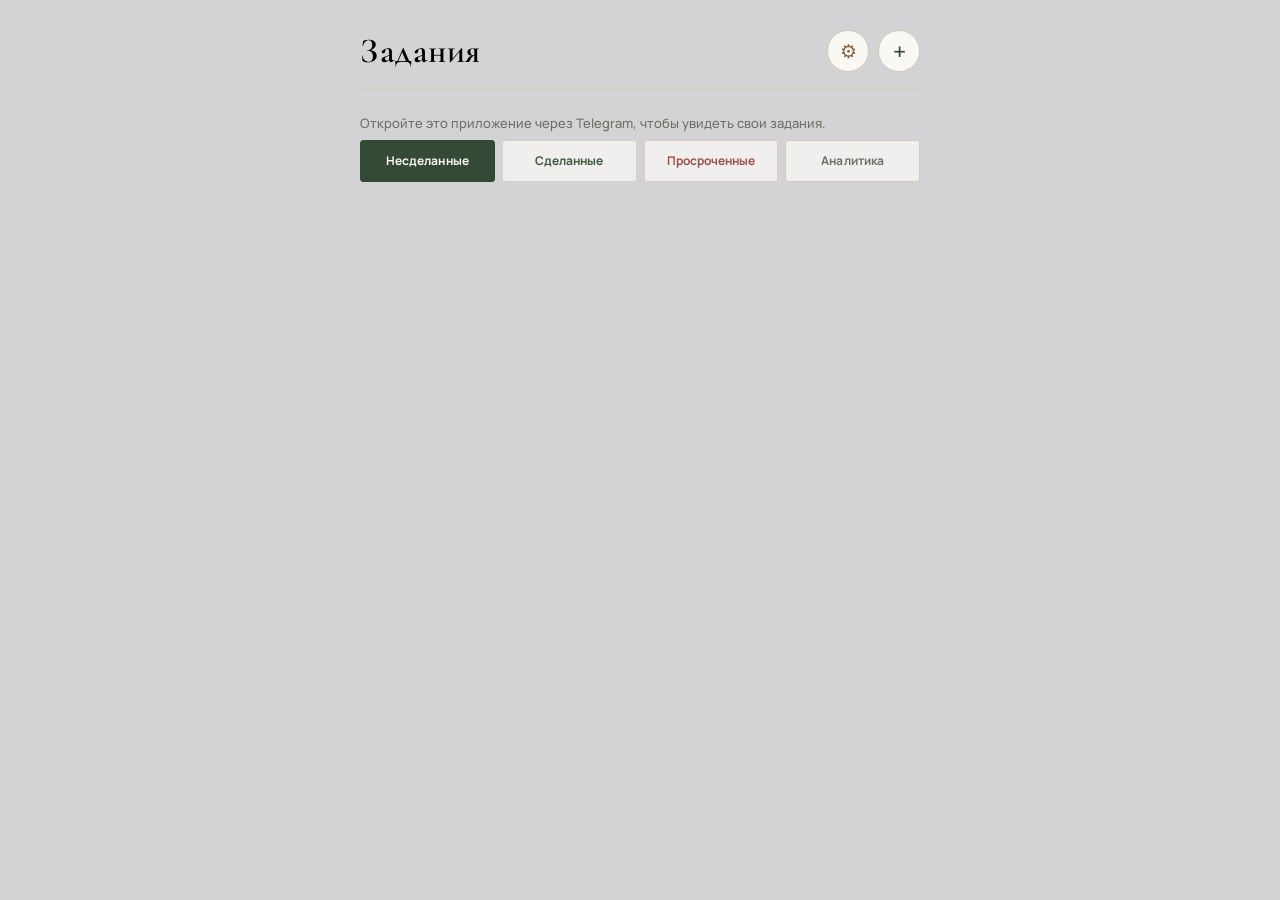
==== miniapp/index.html @ 5b17ae95 "fix monthes' names in different languages" ====
<!DOCTYPE html>
<html lang="ru">
<head>
<meta charset="UTF-8">
<meta name="viewport" content="width=device-width, initial-scale=1.0, maximum-scale=1.0, user-scalable=no">
<title>Задания</title>
<script src="https://telegram.org/js/telegram-web-app.js"></script>
<link rel="preconnect" href="https://fonts.googleapis.com">
<link rel="preconnect" href="https://fonts.gstatic.com" crossorigin>
<link href="https://fonts.googleapis.com/css2?family=Cormorant+Garamond:wght@500;600;700&family=Manrope:wght@400;500;600;700;800&display=swap" rel="stylesheet">
<link href="https://fonts.googleapis.com/css2?family=Orbitron:wght@700;800&family=Rajdhani:wght@500;600;700&display=swap" rel="stylesheet">
<link rel="stylesheet" href="style.css">
<link id="neon-theme-stylesheet" rel="stylesheet" href="neon-theme.css" disabled>
</head>
<body>
<div class="app">
  <header class="header">
    <h1 id="app-title" data-i18n="appTitle">Задания</h1>
    <div class="header-actions">
      <button id="settings-toggle" class="icon-button icon-button--ghost" type="button" aria-label="Настройки" data-i18n-aria="settingsAria">⚙</button>
      <button id="add-toggle" class="icon-button" type="button" aria-label="Добавить задание" data-i18n-aria="addTaskAria">+</button>
    </div>
  </header>

  <form id="settings-form" class="add-form hidden">
    <p class="form-title" data-i18n="settingsTitle">Настройки</p>
    <fieldset class="reminder-setting">
      <legend data-i18n="reminderTimesLabel">Время напоминаний каждый день</legend>
      <div id="reminder-times" class="reminder-times"></div>
      <button type="button" id="add-reminder-time" class="button secondary add-reminder-time" data-i18n="addReminderTime">Добавить время</button>
    </fieldset>
    <div class="language-setting">
      <span class="language-label" data-i18n="languageLabel">Язык</span>
      <div class="language-picker">
        <select id="language-select" class="language-select" aria-label="Язык" data-i18n-aria="languageLabel">
          <option value="ru">Русский</option>
          <option value="en">English</option>
          <option value="zh">中文</option>
          <option value="es">Español</option>
          <option value="ar">العربية</option>
          <option value="hy">Հայերեն</option>
        </select>
      </div>
    </div>
    <div class="theme-setting">
      <span class="language-label" data-i18n="designLabel">Оформление</span>
      <div class="language-picker theme-picker" role="group" aria-label="Оформление" data-i18n-aria="designLabel">
        <button class="theme-option" type="button" data-theme="classic" data-i18n="designClassic">Обычное</button>
        <button class="theme-option" type="button" data-theme="neon" data-i18n="designNeon">Неоновое</button>
      </div>
    </div>
    <div class="form-actions">
      <button type="button" id="cancel-settings" class="button secondary" data-i18n="cancel">Отмена</button>
      <button type="submit" class="button primary" data-i18n="save">Сохранить</button>
    </div>
    <p id="settings-error" class="error hidden"></p>
  </form>

  <form id="add-form" class="add-form hidden">
    <p id="form-title" class="form-title" data-i18n="newTask">Новое задание</p>
    <label>
      <span data-i18n="subject">Предмет</span>
      <input id="field-subject" type="text" placeholder="Разработка безопасного ПО" data-i18n-placeholder="subjectPlaceholder" required maxlength="200">
    </label>
    <label>
      <span data-i18n="task">Задание</span>
      <input id="field-title" type="text" placeholder="Практическая 1" data-i18n-placeholder="taskPlaceholder" required maxlength="300">
    </label>
    <label>
      <span data-i18n="deadline">Дедлайн</span>
      <input id="field-deadline" type="date" required>
    </label>
    <fieldset class="reminder-setting task-reminder-setting">
      <legend data-i18n="reminderDaysLabel">Напомнить за</legend>
      <div class="task-reminder-control">
        <input id="task-reminder-days" type="range" min="1" max="20" value="7" aria-describedby="task-reminder-value">
        <output id="task-reminder-value" for="task-reminder-days" aria-live="polite">7</output>
      </div>
    </fieldset>
    <div class="form-actions">
      <button type="button" id="cancel-add" class="button secondary" data-i18n="cancel">Отмена</button>
      <button type="submit" class="button primary" data-i18n="save">Сохранить</button>
    </div>
    <p id="form-error" class="error hidden"></p>
  </form>

  <p id="status" class="status"></p>

  <nav class="sections" aria-label="Разделы заданий" data-i18n-aria="sectionsAria">
    <button class="section-button active" type="button" data-section="uncompleted" data-i18n="uncompleted">Несделанные</button>
    <button class="section-button" type="button" data-section="completed" data-i18n="completed">Сделанные</button>
    <button class="section-button" type="button" data-section="overdue" data-i18n="overdue">Просроченные</button>
    <button class="section-button" type="button" data-section="analytics" data-i18n="analytics">Аналитика</button>
  </nav>

  <section id="analytics" class="analytics hidden" aria-label="Аналитика" data-i18n-aria="analytics">
    <div class="month-filter">
      <button id="month-prev" class="month-arrow" type="button" aria-label="Предыдущий месяц" data-i18n-aria="previousMonth">&#8249;</button>
      <label class="month-picker-control">
        <span class="visually-hidden" data-i18n="analyticsMonth">Месяц аналитики</span>
        <span id="month-picker-label" class="month-picker-label" aria-hidden="true">Октябрь 2026</span>
        <input id="month-picker" type="month" aria-label="Месяц аналитики" data-i18n-aria="analyticsMonth">
      </label>
      <button id="month-next" class="month-arrow" type="button" aria-label="Следующий месяц" data-i18n-aria="nextMonth">&#8250;</button>
    </div>
    <p id="week-range" class="week-range"></p>
    <div class="analytics-grid">
      <article class="stat-card"><span data-i18n="doneThisWeek">Сделано за неделю</span><strong id="stat-completed">0</strong></article>
      <article class="stat-card stat-card--month"><span data-i18n="doneThisMonth">Сделано за месяц</span><strong id="stat-month-completed">0</strong></article>
      <article class="stat-card"><span data-i18n="uncompletedTotal">Несделано всего</span><strong id="stat-uncompleted">0</strong></article>
      <article class="stat-card stat-card--overdue"><span data-i18n="overdueTotal">Просрочено</span><strong id="stat-overdue">0</strong></article>
    </div>
    <section class="chart-panel">
      <h2 data-i18n="currentWeek">Текущая неделя</h2>
      <div id="week-chart" class="line-chart line-chart--week"></div>
    </section>
    <section class="chart-panel">
      <h2 id="month-chart-title">За месяц</h2>
      <div class="chart-scroll"><div id="month-chart" class="line-chart line-chart--month"></div></div>
    </section>
  </section>

  <ul id="list" class="list"></ul>

  <p id="empty-state" class="empty hidden"></p>
</div>

<script src="app.js"></script>
</body>
</html>
---- miniapp/style.css ----
:root {
  color-scheme: light;
  --paper: #d3d3d5;
  --paper-deep: #e7dfd0;
  --surface: #faf8f2;
  --surface-raised: #fffdf8;
  --ink: #000000;
  --muted: #716f63;
  --line: #d4cbbb;
  --olive: #344a37;
  --olive-soft: #e3e9e0;
  --brass: #826443;
  --brass-soft: #eee6d8;
  --wine: #725458;
  --red: #9c5047;
  --red-soft: #f3e7e3;
  --green: #40583f;
  --green-soft: #e4eae0;
  --shadow: 0 12px 32px rgba(53, 48, 36, 0.07);
}

* { box-sizing: border-box; }

html { color-scheme: light; }

body {
  margin: 0;
  min-height: 100vh;
  overflow-x: hidden;
  background:
    radial-gradient(ellipse at 50% -22%, rgba(255, 255, 255, 0.86), transparent 12%),
    var(--paper);
  color: var(--ink);
  font-family: "Manrope", "Segoe UI", sans-serif;
  font-size: 15px;
  font-weight: 500;
  -webkit-font-smoothing: antialiased;
}

.app {
  position: relative;
  max-width: 600px;
  margin: 0 auto;
  padding: 30px 20px 48px;
}

.header {
  display: flex;
  align-items: center;
  justify-content: space-between;
  gap: 16px;
  margin-bottom: 24px;
  padding-bottom: 17px;
  border-bottom: 1px solid var(--line);
}

.header h1 {
  margin: 0;
  color: var(--ink);
  font-family: "Cormorant Garamond", Georgia, serif;
  font-size: 35px;
  font-weight: 600;
  line-height: 1;
  letter-spacing: 0.015em;
}

.header-actions { display: flex; align-items: center; gap: 9px; }

.icon-button {
  display: flex;
  width: 42px;
  height: 42px;
  align-items: center;
  justify-content: center;
  border: 1px solid var(--line);
  border-radius: 50%;
  background: var(--surface);
  color: var(--olive);
  font: 500 23px/1 "Manrope", sans-serif;
  cursor: pointer;
  transition: background-color .18s ease, border-color .18s ease, transform .18s ease;
}

.icon-button:hover { border-color: var(--olive); background: var(--olive-soft); }
.icon-button:active { transform: scale(.96); }
.icon-button--ghost { color: var(--brass); font-size: 19px; }
.icon-button--ghost:hover { border-color: var(--brass); background: var(--brass-soft); }

.form-title {
  margin: 0;
  color: var(--ink);
  font: 600 23px/1.1 "Cormorant Garamond", Georgia, serif;
}

.add-form {
  display: flex;
  flex-direction: column;
  gap: 13px;
  margin-bottom: 20px;
  padding: 20px;
  border: 1px solid var(--line);
  border-radius: 4px;
  background: var(--surface);
  box-shadow: var(--shadow);
}

.add-form.hidden, .empty.hidden, .error.hidden, .hidden { display: none; }

.add-form label {
  display: flex;
  flex-direction: column;
  gap: 6px;
  color: var(--muted);
  font-size: 12px;
  font-weight: 700;
  letter-spacing: .045em;
  text-transform: uppercase;
}

.add-form input {
  width: 100%;
  min-height: 44px;
  padding: 10px 12px;
  border: 1px solid var(--line);
  border-radius: 3px;
  background: var(--surface-raised);
  color: var(--ink);
  font: 500 15px "Manrope", sans-serif;
  transition: border-color .15s ease, box-shadow .15s ease;
}
.add-form select {
  width: 100%;
  min-height: 44px;
  padding: 10px 12px;
  border: 1px solid var(--line);
  border-radius: 3px;
  background: var(--surface-raised);
  color: var(--ink);
  font: 500 15px "Manrope", sans-serif;
}
.add-form select:focus-visible { outline: none; border-color: var(--olive); box-shadow: 0 0 0 3px rgba(89, 100, 75, .14); }

.add-form input::placeholder { color: #aaa69a; font-weight: 400; }
.add-form input:focus, .button:focus-visible, .icon-button:focus-visible,
.icon-action:focus-visible, .language-option:focus-visible, .theme-option:focus-visible {
  outline: none;
  border-color: var(--olive);
  box-shadow: 0 0 0 3px rgba(89, 100, 75, .14);
}

.form-actions { display: flex; gap: 10px; margin-top: 3px; }

.button {
  flex: 1;
  min-height: 43px;
  padding: 10px 14px;
  border: 1px solid transparent;
  border-radius: 3px;
  font: 700 13px "Manrope", sans-serif;
  letter-spacing: .025em;
  cursor: pointer;
  transition: background-color .15s ease, border-color .15s ease, color .15s ease;
}

.button:active { transform: translateY(1px); }
.button.primary { border-color: #263a2d; background: #263a2d; color: #fffdf8; }
.button.primary:hover { border-color: #1d3024; background: #1d3024; }
.button.secondary { border-color: var(--line); background: transparent; color: var(--muted); }
.button.secondary:hover { border-color: var(--muted); color: var(--ink); }

.reminder-setting { min-width: 0; margin: 0; padding: 0; border: 0; }
.task-reminder-setting { margin-top: 2px; }
.task-reminder-control { display: grid; grid-template-columns: minmax(0, 1fr) auto; align-items: center; gap: 14px; }
.add-form input[type="range"] {
  --reminder-progress: 31.6%;
  --reminder-color: #263a2d;
  width: 100%;
  min-height: 28px;
  height: 28px;
  padding: 0;
  border: 0;
  border-radius: 0;
  background: transparent;
  appearance: none;
  -webkit-appearance: none;
  cursor: pointer;
}
.add-form input[type="range"]::-webkit-slider-runnable-track { height: 6px; border-radius: 999px; background: linear-gradient(to right, var(--reminder-color) 0 var(--reminder-progress), var(--line) var(--reminder-progress) 100%); }
.add-form input[type="range"]::-moz-range-track { height: 6px; border-radius: 999px; background: var(--line); }
.add-form input[type="range"]::-moz-range-progress { height: 6px; border-radius: 999px; background: var(--reminder-color); }
.add-form input[type="range"]::-webkit-slider-thumb { width: 20px; height: 20px; margin-top: -7px; border: 2px solid var(--surface); border-radius: 50%; background: var(--reminder-color); box-shadow: 0 0 0 1px var(--reminder-color); appearance: none; -webkit-appearance: none; }
.add-form input[type="range"]::-moz-range-thumb { width: 16px; height: 16px; border: 2px solid var(--surface); border-radius: 50%; background: var(--reminder-color); box-shadow: 0 0 0 1px var(--reminder-color); }
.add-form input[type="range"]:focus-visible { outline: 2px solid var(--reminder-color); outline-offset: 4px; box-shadow: none; }
.task-reminder-control output { min-width: 58px; color: var(--olive); font-size: 14px; font-weight: 800; text-align: right; white-space: nowrap; }
.reminder-setting legend { margin-bottom: 8px; color: var(--muted); font-size: 12px; font-weight: 700; letter-spacing: .045em; text-transform: uppercase; }
.reminder-day-options { display: grid; grid-template-columns: repeat(2, minmax(0, 1fr)); gap: 7px; }
.add-form .reminder-day-option {
  display: flex;
  min-height: 42px;
  flex-direction: row;
  align-items: center;
  gap: 9px;
  padding: 8px 10px;
  border: 1px solid var(--line);
  border-radius: 3px;
  background: var(--surface-raised);
  color: var(--ink);
  font-size: 13px;
  letter-spacing: 0;
  text-transform: none;
}
.add-form .reminder-day-option input { width: 17px; min-height: 17px; margin: 0; accent-color: var(--olive); }
.reminder-times { display: flex; flex-direction: column; gap: 8px; }
.reminder-time-row { display: flex; align-items: center; gap: 8px; }
.add-form .reminder-time-row input { flex: 1; min-width: 0; }
.remove-reminder-time { min-height: 42px; }
.remove-reminder-time:disabled { opacity: .45; cursor: default; }
.add-reminder-time { flex: 0; align-self: flex-start; margin-top: 8px; }

.error { margin: 0; color: var(--red); font-size: 13px; font-weight: 600; }
.status { min-height: 18px; margin: 0 0 8px; color: var(--muted); font-size: 13px; }

.sections {
  display: grid;
  grid-template-columns: repeat(4, minmax(0, 1fr));
  gap: 7px;
  margin: 0 0 20px;
}

.section-button {
  min-width: 0;
  min-height: 42px;
  padding: 7px 5px;
  overflow: hidden;
  border: 1px solid var(--line);
  border-radius: 3px;
  background: rgba(251, 250, 246, .74);
  color: var(--muted);
  font: 700 clamp(10px, 2.8vw, 12px)/1.15 "Manrope", sans-serif;
  letter-spacing: .005em;
  text-overflow: ellipsis;
  white-space: nowrap;
  cursor: pointer;
  transition: border-color .15s ease, background-color .15s ease, color .15s ease;
}

.section-button:hover { border-color: #aaa38f; color: var(--ink); }
.section-button.active { border-color: var(--olive); background: var(--olive); color: #fbfaf6; }
.section-button[data-section="completed"] { border-color: #cdd5c5; color: var(--green); }
.section-button[data-section="completed"].active { border-color: var(--green); background: var(--green); color: #fbfaf6; }
.section-button[data-section="overdue"] { border-color: #e0c9c3; color: var(--red); }
.section-button[data-section="overdue"].active { border-color: var(--red); background: var(--red-soft); color: #85443d; }

.list { display: flex; flex-direction: column; gap: 10px; margin: 0; padding: 0; list-style: none; }
.list.hidden, .analytics.hidden { display: none; }

.language-setting { display: flex; align-items: center; justify-content: space-between; gap: 12px; }
.language-label { color: var(--muted); font-size: 12px; font-weight: 700; letter-spacing: .045em; text-transform: uppercase; }
.language-picker { display: flex; gap: 6px; }
.language-select { width: auto; min-width: 150px; min-height: 38px !important; padding: 7px 30px 7px 10px !important; border: 1px solid var(--line) !important; border-radius: 3px !important; background-color: var(--surface-raised) !important; color: var(--ink) !important; font: 600 12px "Manrope", sans-serif !important; }
.language-option, .theme-option {
  padding: 7px 11px;
  border: 1px solid var(--line);
  border-radius: 3px;
  background: var(--surface-raised);
  color: var(--muted);
  font: 600 12px "Manrope", sans-serif;
  cursor: pointer;
}
.language-option.active, .theme-option.active { border-color: var(--olive); background: var(--olive-soft); color: var(--olive); }
.language-option:hover, .theme-option:hover { border-color: var(--olive); }
.theme-setting { display: flex; align-items: center; justify-content: space-between; gap: 12px; }

.analytics { margin: 0 0 22px; }
.month-filter { display: flex; align-items: center; justify-content: center; gap: 12px; margin: 0 0 13px; }
.month-filter input {
  min-width: 165px;
  padding: 9px 12px;
  border: 1px solid var(--line);
  border-radius: 3px;
  background: var(--surface);
  color: var(--ink);
  font: 600 14px "Manrope", sans-serif;
  text-align: center;
}
.month-picker-control {
  position: relative;
  display: grid;
  min-width: 165px;
  min-height: 42px;
  place-items: center;
  overflow: hidden;
  border: 1px solid var(--line);
  border-radius: 3px;
  background: var(--surface);
  color: var(--ink);
  font: 600 14px "Manrope", sans-serif;
}
.month-picker-label { padding: 8px 12px; text-align: center; text-transform: capitalize; }
.month-picker-control input#month-picker { position: absolute; inset: 0; width: 100%; min-width: 0; height: 100%; min-height: 0; padding: 0; border: 0; opacity: 0; cursor: pointer; }
.month-picker-control:focus-within { outline: 2px solid var(--olive); outline-offset: 2px; }
.month-filter input:focus-visible, .month-arrow:focus-visible { outline: 2px solid var(--olive); outline-offset: 2px; }
.month-arrow {
  width: 36px;
  height: 36px;
  border: 1px solid var(--line);
  border-radius: 50%;
  background: var(--surface);
  color: var(--olive);
  font: 400 24px/1 "Manrope", sans-serif;
  cursor: pointer;
}
.month-arrow:hover { border-color: var(--olive); background: var(--olive-soft); }
.month-arrow:disabled { opacity: .38; cursor: default; }
.visually-hidden { position: absolute; width: 1px; height: 1px; padding: 0; margin: -1px; overflow: hidden; clip: rect(0, 0, 0, 0); white-space: nowrap; border: 0; }
.week-range { margin: 0 0 10px; color: var(--muted); font-size: 12px; font-weight: 600; }

.analytics-grid { display: grid; grid-template-columns: repeat(2, minmax(0, 1fr)); gap: 9px; }
.stat-card {
  display: flex;
  min-height: 92px;
  flex-direction: column;
  justify-content: space-between;
  gap: 8px;
  padding: 13px 13px 12px;
  border: 1px solid var(--line);
  border-radius: 3px;
  background: var(--surface);
}
.stat-card span { color: var(--muted); font-size: 11px; font-weight: 600; line-height: 1.3; }
.stat-card strong { color: var(--olive); font: 600 30px/.9 "Cormorant Garamond", Georgia, serif; }
.stat-card--month strong { color: var(--wine); }
.stat-card--overdue strong { color: var(--red); }

.chart-panel {
  margin-top: 12px;
  padding: 15px 13px 12px;
  border: 1px solid var(--line);
  border-radius: 3px;
  background: var(--surface);
  box-shadow: 0 4px 14px rgba(53, 48, 36, .035);
}
.chart-panel h2 { margin: 0 0 12px; color: var(--ink); font: 600 21px/1.1 "Cormorant Garamond", Georgia, serif; }
.chart-scroll { overflow-x: auto; scrollbar-color: #b5ad9a var(--paper-deep); scrollbar-width: thin; }
.line-chart { width: 100%; height: 210px; }
.line-chart--month { width: max-content; min-width: 100%; }
.line-chart svg { display: block; width: 100%; height: 100%; overflow: visible; }
.line-chart--month svg { height: 210px; max-width: none; }
.chart-grid-line { stroke: rgba(119, 118, 108, .2); stroke-width: 1; stroke-dasharray: 2 5; }
.chart-axis-label, .chart-date-label { fill: var(--muted); font: 600 11px "Manrope", sans-serif; }
.chart-line { fill: none; stroke-width: 2.5; stroke-linecap: round; stroke-linejoin: round; }
.chart-point { stroke-width: 2; }
.line-chart--week .chart-line { stroke: #8a6844; }
.line-chart--week .chart-point { fill: #9b7954; stroke: var(--surface); }
.line-chart--month .chart-line { stroke: #344a37; }
.line-chart--month .chart-point { fill: #4d674e; stroke: var(--surface); }

.item {
  position: relative;
  display: flex;
  align-items: center;
  gap: 12px;
  padding: 15px 15px 15px 17px;
  border: 1px solid var(--line);
  border-radius: 3px;
  background: var(--surface);
  box-shadow: 0 3px 12px rgba(53, 48, 36, .035);
}
.item::before { position: absolute; top: 12px; bottom: 12px; left: 0; width: 3px; border-radius: 2px; background: #b7b1a3; content: ""; }
.item:has(.item-deadline.overdue)::before { background: var(--red); }
.item:has(.item-deadline.today)::before, .item:has(.item-deadline.soon)::before { background: var(--brass); }
.item:has(.item-deadline.later)::before { background: var(--green); }
.item-body { flex: 1; min-width: 0; padding-left: 4px; }
.item-subject { margin: 0 0 3px; color: #826443; font-size: 11px; font-weight: 700; letter-spacing: .055em; text-transform: uppercase; }
.item-title { margin: 0 0 5px; color: var(--ink); font-size: 15px; font-weight: 700; line-height: 1.4; overflow-wrap: anywhere; }
.item-deadline { margin: 0; font-size: 12px; font-weight: 600; }
.item-completed { margin: 5px 0 0; color: var(--green); font-size: 11px; font-weight: 700; }
.item-deadline.overdue { color: var(--red); }
.item-deadline.today, .item-deadline.soon { color: #816a3d; }
.item-deadline.later { color: var(--green); }
.item-actions { display: flex; flex-shrink: 0; flex-direction: column; gap: 7px; }
.icon-action {
  width: 34px;
  height: 34px;
  border: 1px solid var(--line);
  border-radius: 50%;
  background: var(--surface-raised);
  font-size: 14px;
  cursor: pointer;
  transition: border-color .15s ease, background-color .15s ease;
}
.edit-button { color: var(--olive); }
.complete-button { color: var(--green); }
.complete-button:hover, .complete-button.is-completed { border-color: var(--green); background: var(--green-soft); }
.edit-button:hover { border-color: var(--olive); background: var(--olive-soft); }
.delete-button { color: var(--red); }
.delete-button:hover { border-color: var(--red); background: var(--red-soft); }
.empty { margin-top: 48px; color: var(--muted); font: 500 19px "Cormorant Garamond", Georgia, serif; text-align: center; }

@media (max-width: 440px) {
  .app { padding: 24px 15px 38px; }
  .header { margin-bottom: 20px; }
  .header h1 { font-size: 32px; }
  .sections { grid-template-columns: repeat(2, minmax(0, 1fr)); gap: 8px; }
  .section-button { min-height: 43px; padding: 8px 6px; font-size: 12px; letter-spacing: 0; }
}

@media (prefers-reduced-motion: reduce) {
  *, *::before, *::after { scroll-behavior: auto !important; transition-duration: .01ms !important; }
}
---- miniapp/neon-theme.css ----
:root {
  --void: #06070d;
  --panel: #0c1024;
  --panel-2: #121838;
  --line: #232c56;

  --cyan: #2ef8ff;
  --magenta: #ff36e0;
  --violet: #8b5cf6;
  --amber: #ffb020;
  --red: #ff3860;
  --green: #39ff9e;

  --text: #eafcff;
  --muted: #7d93c9;

  --paper: var(--void);
  --paper-deep: var(--panel);
  --surface: var(--panel);
  --surface-raised: var(--panel-2);
  --ink: var(--text);
  --olive: var(--cyan);
  --olive-soft: rgba(46, 248, 255, 0.12);
  --brass: var(--amber);
  --brass-soft: rgba(255, 176, 32, 0.12);
  --wine: var(--magenta);
  --red-soft: rgba(255, 56, 96, 0.12);
  --green-soft: rgba(57, 255, 158, 0.12);
  --shadow: 0 0 24px rgba(139, 92, 246, 0.18);
}

* {
  box-sizing: border-box;
}

html {
  color-scheme: dark;
}

body {
  margin: 0;
  min-height: 100vh;
  background: var(--void);
  color: var(--text);
  font-family: "Rajdhani", -apple-system, "Segoe UI", sans-serif;
  font-size: 16px;
  font-weight: 500;
  position: relative;
  overflow-x: hidden;
}

/* Faint drifting horizon glow + grid floor, kept subtle and behind everything */
body::before {
  content: "";
  position: fixed;
  inset: 0;
  z-index: -2;
  background:
    radial-gradient(60% 40% at 50% 0%, rgba(139, 92, 246, 0.22), transparent 70%),
    radial-gradient(50% 35% at 85% 15%, rgba(46, 248, 255, 0.12), transparent 70%);
}

body::after {
  content: "";
  position: fixed;
  inset: 0;
  z-index: -1;
  background-image:
    linear-gradient(rgba(46, 248, 255, 0.05) 1px, transparent 1px),
    linear-gradient(90deg, rgba(46, 248, 255, 0.05) 1px, transparent 1px);
  background-size: 42px 42px;
  mask-image: linear-gradient(to bottom, transparent, black 15%, black 70%, transparent);
  animation: drift 40s linear infinite;
}

@keyframes drift {
  from { background-position: 0 0, 0 0; }
  to { background-position: 0 420px, 420px 0; }
}

.app {
  max-width: 560px;
  margin: 0 auto;
  padding: 24px 18px 40px;
  position: relative;
}

.header {
  display: flex;
  align-items: center;
  justify-content: space-between;
  margin-bottom: 22px;
}

.header h1 {
  font-family: "Orbitron", "Rajdhani", sans-serif;
  font-size: 24px;
  font-weight: 800;
  letter-spacing: 0.06em;
  text-transform: uppercase;
  margin: 0;
  color: var(--text);
  text-shadow:
    0 0 8px rgba(46, 248, 255, 0.85),
    0 0 26px rgba(46, 248, 255, 0.35);
}

.icon-button {
  width: 42px;
  height: 42px;
  border-radius: 50%;
  border: 1px solid rgba(46, 248, 255, 0.55);
  background: var(--panel);
  color: var(--cyan);
  font-size: 24px;
  line-height: 1;
  cursor: pointer;
  display: flex;
  align-items: center;
  justify-content: center;
  transition: transform 0.15s ease, box-shadow 0.15s ease;
  box-shadow: 0 0 10px rgba(46, 248, 255, 0.35), inset 0 0 8px rgba(46, 248, 255, 0.15);
}

.icon-button:hover {
  box-shadow: 0 0 16px rgba(46, 248, 255, 0.6), inset 0 0 10px rgba(46, 248, 255, 0.25);
}

.icon-button:active {
  transform: scale(0.92);
}

.add-form {
  background: linear-gradient(180deg, var(--panel), var(--panel-2));
  border: 1px solid rgba(139, 92, 246, 0.4);
  border-radius: 16px;
  padding: 16px;
  margin-bottom: 20px;
  display: flex;
  flex-direction: column;
  gap: 12px;
  box-shadow: 0 0 24px rgba(139, 92, 246, 0.18), inset 0 0 30px rgba(139, 92, 246, 0.06);
}

.add-form.hidden,
.empty.hidden,
.error.hidden {
  display: none;
}

.add-form label {
  display: flex;
  flex-direction: column;
  gap: 5px;
  font-size: 13px;
  font-weight: 600;
  letter-spacing: 0.03em;
  color: var(--muted);
}

.add-form input {
  font-family: inherit;
  font-size: 16px;
  font-weight: 600;
  color: var(--text);
  padding: 11px 13px;
  border-radius: 10px;
  border: 1px solid var(--line);
  background: rgba(4, 6, 16, 0.65);
  transition: border-color 0.15s ease, box-shadow 0.15s ease;
}

.add-form input::placeholder {
  color: var(--muted);
  font-weight: 500;
}

.add-form input:focus,
.button:focus-visible,
.icon-button:focus-visible,
.delete-button:focus-visible {
  outline: none;
  border-color: var(--cyan);
  box-shadow: 0 0 0 3px rgba(46, 248, 255, 0.25), 0 0 14px rgba(46, 248, 255, 0.45);
}

.form-actions {
  display: flex;
  gap: 10px;
  margin-top: 2px;
}

.button {
  flex: 1;
  padding: 12px;
  border-radius: 10px;
  border: 1px solid transparent;
  font-family: inherit;
  font-size: 15px;
  font-weight: 700;
  letter-spacing: 0.03em;
  cursor: pointer;
  transition: transform 0.1s ease, box-shadow 0.15s ease;
}

.button:active {
  transform: scale(0.97);
}

.button.primary {
  background: linear-gradient(135deg, var(--violet), var(--magenta));
  color: #fff;
  box-shadow: 0 0 16px rgba(255, 54, 224, 0.4);
}

.button.primary:hover {
  box-shadow: 0 0 22px rgba(255, 54, 224, 0.6);
}

.button.secondary {
  background: transparent;
  border-color: var(--line);
  color: var(--muted);
}

.button.secondary:hover {
  border-color: var(--muted);
  color: var(--text);
}

.error {
  color: var(--red);
  font-size: 13px;
  font-weight: 600;
  margin: 0;
  text-shadow: 0 0 8px rgba(255, 56, 96, 0.5);
}

.status {
  color: var(--muted);
  font-size: 14px;
  font-weight: 600;
  min-height: 18px;
  letter-spacing: 0.02em;
}

.list {
  list-style: none;
  margin: 0;
  padding: 0;
  display: flex;
  flex-direction: column;
  gap: 14px;
}

/* The main ask: an iridescent, slowly cycling glow around each task's border. */
.item {
  position: relative;
  background: linear-gradient(160deg, var(--panel), #0a0d1e);
  border-radius: 14px;
  padding: 14px 16px;
  display: flex;
  align-items: center;
  gap: 12px;
  border: 1px solid rgba(46, 248, 255, 0.5);
  animation: iridesce 7s linear infinite;
}

@keyframes iridesce {
  0% {
    border-color: rgba(46, 248, 255, 0.55);
    box-shadow: 0 0 10px rgba(46, 248, 255, 0.35), 0 0 30px rgba(46, 248, 255, 0.12);
  }
  33% {
    border-color: rgba(255, 54, 224, 0.55);
    box-shadow: 0 0 10px rgba(255, 54, 224, 0.35), 0 0 30px rgba(255, 54, 224, 0.12);
  }
  66% {
    border-color: rgba(139, 92, 246, 0.55);
    box-shadow: 0 0 10px rgba(139, 92, 246, 0.35), 0 0 30px rgba(139, 92, 246, 0.12);
  }
  100% {
    border-color: rgba(46, 248, 255, 0.55);
    box-shadow: 0 0 10px rgba(46, 248, 255, 0.35), 0 0 30px rgba(46, 248, 255, 0.12);
  }
}

/* Urgency is still legible at a glance via a solid accent bar, independent of the shimmer. */
.item::before {
  content: "";
  position: absolute;
  left: 0;
  top: 10px;
  bottom: 10px;
  width: 3px;
  border-radius: 3px;
  background: var(--muted);
}

.item:has(.item-deadline.overdue)::before { background: var(--red); box-shadow: 0 0 8px var(--red); }
.item:has(.item-deadline.today)::before,
.item:has(.item-deadline.soon)::before { background: var(--amber); box-shadow: 0 0 8px var(--amber); }
.item:has(.item-deadline.later)::before { background: var(--green); box-shadow: 0 0 8px var(--green); }

.item-body {
  flex: 1;
  min-width: 0;
  padding-left: 6px;
}

.item-subject {
  font-size: 12px;
  font-weight: 700;
  letter-spacing: 0.04em;
  color: var(--muted);
  margin: 0 0 3px;
}

.item-title {
  font-size: 17px;
  font-weight: 700;
  color: var(--text);
  margin: 0 0 5px;
  word-break: break-word;
}

.item-deadline {
  font-size: 13px;
  font-weight: 700;
  letter-spacing: 0.02em;
  margin: 0;
}

.item-deadline.overdue { color: var(--red); text-shadow: 0 0 8px rgba(255, 56, 96, 0.55); }
.item-deadline.today,
.item-deadline.soon { color: var(--amber); text-shadow: 0 0 8px rgba(255, 176, 32, 0.5); }
.item-deadline.later { color: var(--green); text-shadow: 0 0 8px rgba(57, 255, 158, 0.45); }

.delete-button {
  width: 34px;
  height: 34px;
  border-radius: 50%;
  border: 1px solid var(--line);
  background: rgba(4, 6, 16, 0.6);
  color: var(--red);
  font-size: 16px;
  cursor: pointer;
  flex-shrink: 0;
  transition: box-shadow 0.15s ease, border-color 0.15s ease;
}

.delete-button:hover {
  border-color: var(--red);
  box-shadow: 0 0 12px rgba(255, 56, 96, 0.45);
}

.empty {
  text-align: center;
  color: var(--muted);
  margin-top: 48px;
  font-size: 15px;
  font-weight: 600;
}

@media (prefers-reduced-motion: reduce) {
  .item,
  body::after {
    animation: none;
  }
  .item {
    border-color: rgba(46, 248, 255, 0.5);
    box-shadow: 0 0 10px rgba(46, 248, 255, 0.25);
  }
}

body[data-theme="neon"] .add-form select,
body[data-theme="neon"] .month-filter input {
  border-color: var(--line);
  background: rgba(4, 6, 16, 0.65);
  color: var(--text);
  font-family: "Rajdhani", sans-serif;
}

body[data-theme="neon"] .month-picker-control {
  border-color: var(--line);
  background: var(--panel);
  color: var(--cyan);
  font-family: "Rajdhani", sans-serif;
}

body[data-theme="neon"] .language-select {
  border-color: var(--line) !important;
  background-color: var(--panel) !important;
  color: var(--cyan) !important;
}

body[data-theme="neon"] .section-button,
body[data-theme="neon"] .month-arrow,
body[data-theme="neon"] .icon-action,
body[data-theme="neon"] .language-option,
body[data-theme="neon"] .theme-option {
  border-color: rgba(46, 248, 255, 0.38);
  background: var(--panel);
  color: var(--cyan);
}

body[data-theme="neon"] .section-button.active {
  border-color: var(--cyan);
  background: linear-gradient(135deg, var(--violet), var(--magenta));
  color: #fff;
  box-shadow: 0 0 14px rgba(46, 248, 255, 0.25);
}

body[data-theme="neon"] .section-button[data-section="completed"],
body[data-theme="neon"] .section-button[data-section="overdue"] { color: var(--cyan); }
body[data-theme="neon"] .section-button[data-section="completed"].active { background: rgba(57, 255, 158, 0.16); color: var(--green); }
body[data-theme="neon"] .section-button[data-section="overdue"].active { background: rgba(255, 56, 96, 0.16); color: var(--red); }
body[data-theme="neon"] .stat-card,
body[data-theme="neon"] .chart-panel {
  border-color: rgba(139, 92, 246, 0.4);
  background: linear-gradient(180deg, var(--panel), var(--panel-2));
  box-shadow: 0 0 20px rgba(139, 92, 246, 0.12), inset 0 0 20px rgba(139, 92, 246, 0.04);
}
body[data-theme="neon"] .stat-card strong,
body[data-theme="neon"] .chart-panel h2 { color: var(--cyan); }
body[data-theme="neon"] .stat-card--month strong { color: var(--magenta); }
body[data-theme="neon"] .stat-card--overdue strong { color: var(--red); }
body[data-theme="neon"] .chart-grid-line { stroke: rgba(46, 248, 255, .2); }
body[data-theme="neon"] .chart-axis-label,
body[data-theme="neon"] .chart-date-label { fill: var(--muted); }
body[data-theme="neon"] .line-chart--week .chart-line { stroke: var(--magenta); }
body[data-theme="neon"] .line-chart--week .chart-point { fill: var(--magenta); }
body[data-theme="neon"] .line-chart--month .chart-line { stroke: var(--cyan); }
body[data-theme="neon"] .line-chart--month .chart-point { fill: var(--cyan); }
body[data-theme="neon"] .language-option.active,
body[data-theme="neon"] .theme-option.active { border-color: var(--cyan); background: rgba(46, 248, 255, .12); color: var(--cyan); }
body[data-theme="neon"] .add-form input[type="range"] { --reminder-color: var(--cyan); }
body[data-theme="neon"] .add-form[data-reminder-zone="pink"] input[type="range"] { --reminder-color: var(--magenta); }
body[data-theme="neon"] .add-form[data-reminder-zone="orange"] input[type="range"] { --reminder-color: #ff9b42; }
body[data-theme="neon"] .add-form[data-reminder-zone="blue"] input[type="range"] { --reminder-color: var(--cyan); }
body[data-theme="neon"] .add-form[data-reminder-zone="pink"] .task-reminder-control output { color: var(--magenta); }
body[data-theme="neon"] .add-form[data-reminder-zone="orange"] .task-reminder-control output { color: #ff9b42; }
body[data-theme="neon"] .add-form[data-reminder-zone="blue"] .task-reminder-control output { color: var(--cyan); }
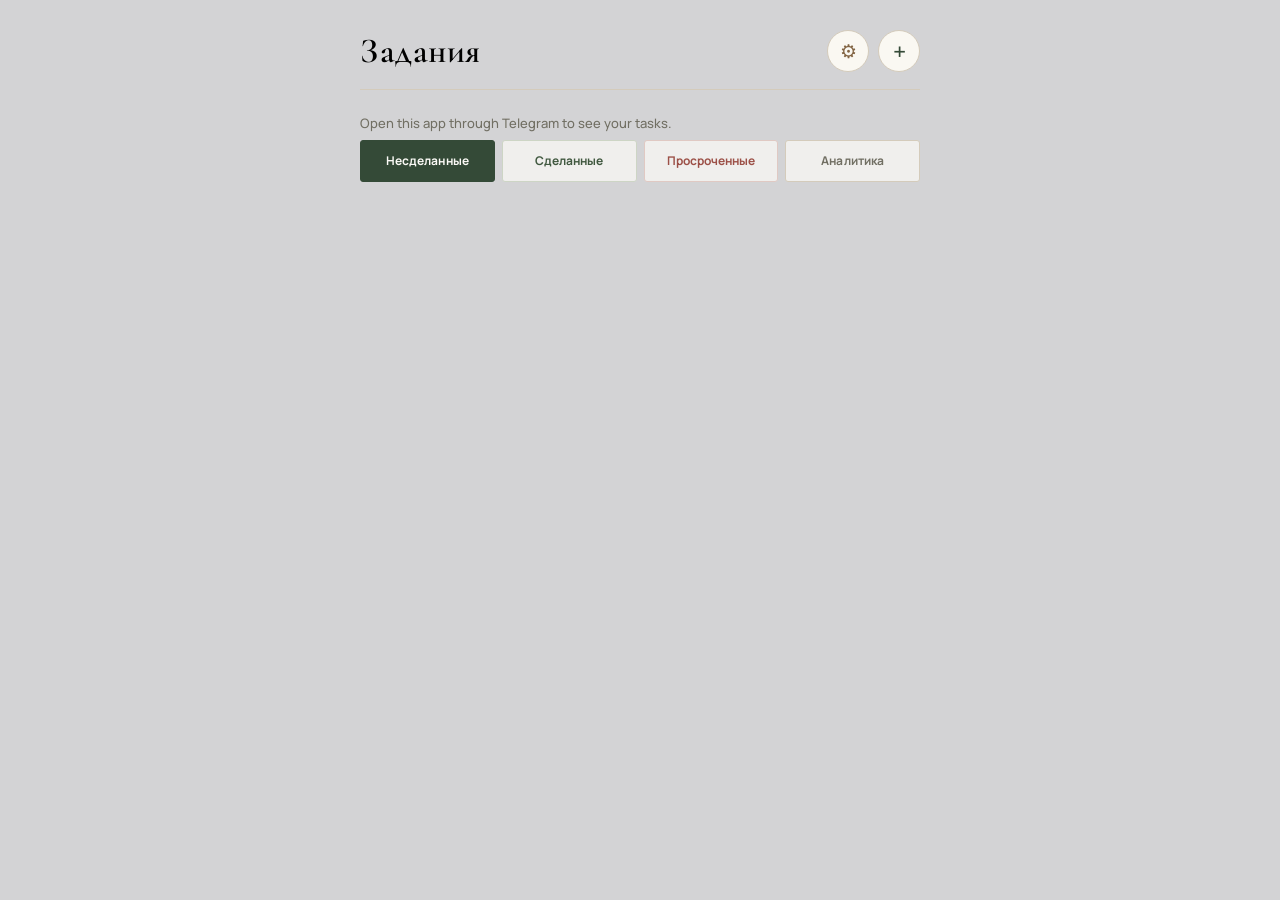
==== commit df812569: "fix bug with calendar in creating task section" ====
--- a/miniapp/index.html
+++ b/miniapp/index.html
@@ -68,7 +68,11 @@
     </label>
     <label>
       <span data-i18n="deadline">Дедлайн</span>
-      <input id="field-deadline" type="date" required>
+      <span class="date-picker-control">
+        <span id="deadline-display" class="date-picker-display">ДД.ММ.ГГГГ</span>
+        <span class="date-picker-icon" aria-hidden="true">▦</span>
+        <input id="field-deadline" type="date" aria-label="Дедлайн" data-i18n-aria="deadline" required>
+      </span>
     </label>
     <fieldset class="reminder-setting task-reminder-setting">
       <legend data-i18n="reminderDaysLabel">Напомнить за</legend>
--- a/miniapp/style.css
+++ b/miniapp/style.css
@@ -140,6 +140,39 @@
 }
 .add-form select:focus-visible { outline: none; border-color: var(--olive); box-shadow: 0 0 0 3px rgba(89, 100, 75, .14); }
 
+.date-picker-control {
+  position: relative;
+  display: flex;
+  width: 100%;
+  min-height: 44px;
+  align-items: center;
+  justify-content: space-between;
+  gap: 10px;
+  padding: 10px 12px;
+  overflow: hidden;
+  border: 1px solid var(--line);
+  border-radius: 3px;
+  background: var(--surface-raised);
+  color: var(--ink);
+  font: 500 15px "Manrope", sans-serif;
+  text-transform: none;
+}
+.date-picker-display { color: var(--muted); }
+.date-picker-icon { color: var(--muted); font-size: 18px; line-height: 1; }
+.date-picker-control input#field-deadline {
+  position: absolute;
+  inset: 0;
+  width: 100%;
+  height: 100%;
+  min-height: 0;
+  padding: 0;
+  border: 0;
+  opacity: 0;
+  cursor: pointer;
+}
+.date-picker-control input#field-deadline:focus-visible { outline: none; border: 0; box-shadow: none; }
+.date-picker-control:focus-within { outline: 2px solid var(--olive); outline-offset: 2px; }
+
 .add-form input::placeholder { color: #aaa69a; font-weight: 400; }
 .add-form input:focus, .button:focus-visible, .icon-button:focus-visible,
 .icon-action:focus-visible, .language-option:focus-visible, .theme-option:focus-visible {
--- a/miniapp/neon-theme.css
+++ b/miniapp/neon-theme.css
@@ -377,6 +377,13 @@
 body[data-theme="neon"] .month-filter input {
   border-color: var(--line);
   background: rgba(4, 6, 16, 0.65);
+  color: var(--text);
+  font-family: "Rajdhani", sans-serif;
+}
+
+body[data-theme="neon"] .date-picker-control {
+  border-color: var(--line);
+  background: var(--panel-2);
   color: var(--text);
   font-family: "Rajdhani", sans-serif;
 }
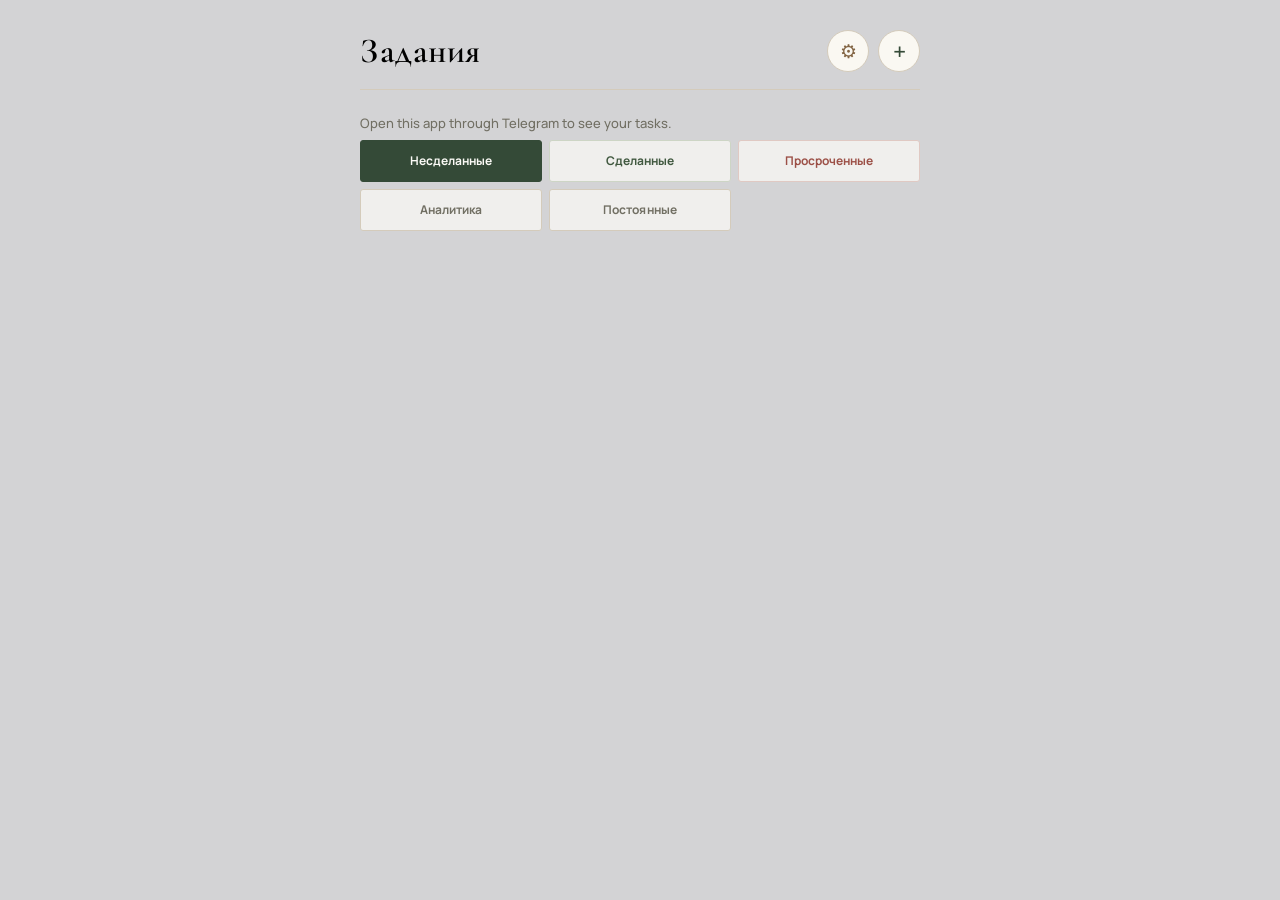
==== commit 4ade62c7: "add new section for recurring tasks" ====
--- a/miniapp/index.html
+++ b/miniapp/index.html
@@ -88,6 +88,15 @@
     <p id="form-error" class="error hidden"></p>
   </form>
 
+  <form id="event-form" class="add-form hidden">
+    <p class="form-title" data-i18n="newEvent">Новое событие</p>
+    <label><span data-i18n="eventTitle">Событие</span><input id="event-title" type="text" maxlength="300" required></label>
+    <label><span data-i18n="eventDateTime">Дата и время</span><input id="event-date-time" type="datetime-local" required></label>
+    <label><span data-i18n="remindHours">Напомнить за (часов)</span><input id="event-reminder-hours" type="number" min="0" max="168" value="1" required></label>
+    <div class="form-actions"><button type="button" id="cancel-event" class="button secondary" data-i18n="cancel">Отмена</button><button type="submit" class="button primary" data-i18n="save">Сохранить</button></div>
+    <p id="event-error" class="error hidden"></p>
+  </form>
+
   <p id="status" class="status"></p>
 
   <nav class="sections" aria-label="Разделы заданий" data-i18n-aria="sectionsAria">
@@ -95,7 +104,16 @@
     <button class="section-button" type="button" data-section="completed" data-i18n="completed">Сделанные</button>
     <button class="section-button" type="button" data-section="overdue" data-i18n="overdue">Просроченные</button>
     <button class="section-button" type="button" data-section="analytics" data-i18n="analytics">Аналитика</button>
+    <button class="section-button" type="button" data-section="calendar" data-i18n="calendar">Постоянные</button>
   </nav>
+
+  <section id="calendar" class="calendar-panel hidden" aria-label="Календарь">
+    <div class="month-filter"><button id="calendar-prev" class="month-arrow" type="button" aria-label="Предыдущий месяц">&#8249;</button><strong id="calendar-month" class="calendar-month"></strong><button id="calendar-next" class="month-arrow" type="button" aria-label="Следующий месяц">&#8250;</button></div>
+    <div id="calendar-grid" class="calendar-grid"></div>
+    <div class="calendar-day-heading"><div><span class="calendar-kicker" data-i18n="eventsForDay">События дня</span><h2 id="calendar-day-title"></h2></div><button type="button" id="calendar-add-event" class="button primary" data-i18n="addEvent">+ Событие</button></div>
+    <ul id="event-list" class="list"></ul>
+    <p id="event-empty" class="empty hidden"></p>
+  </section>
 
   <section id="analytics" class="analytics hidden" aria-label="Аналитика" data-i18n-aria="analytics">
     <div class="month-filter">
--- a/miniapp/style.css
+++ b/miniapp/style.css
@@ -255,7 +255,7 @@
 
 .sections {
   display: grid;
-  grid-template-columns: repeat(4, minmax(0, 1fr));
+  grid-template-columns: repeat(3, minmax(0, 1fr));
   gap: 7px;
   margin: 0 0 20px;
 }
@@ -285,7 +285,7 @@
 .section-button[data-section="overdue"].active { border-color: var(--red); background: var(--red-soft); color: #85443d; }
 
 .list { display: flex; flex-direction: column; gap: 10px; margin: 0; padding: 0; list-style: none; }
-.list.hidden, .analytics.hidden { display: none; }
+.list.hidden, .analytics.hidden, .calendar-panel.hidden { display: none; }
 
 .language-setting { display: flex; align-items: center; justify-content: space-between; gap: 12px; }
 .language-label { color: var(--muted); font-size: 12px; font-weight: 700; letter-spacing: .045em; text-transform: uppercase; }
@@ -430,6 +430,23 @@
 .delete-button:hover { border-color: var(--red); background: var(--red-soft); }
 .empty { margin-top: 48px; color: var(--muted); font: 500 19px "Cormorant Garamond", Georgia, serif; text-align: center; }
 
+.calendar-panel { margin: 0 0 22px; padding: 16px; border: 1px solid var(--line); border-radius: 3px; background: var(--surface); box-shadow: var(--shadow); }
+.calendar-month { min-width: 170px; color: var(--ink); font: 600 22px/1.1 "Cormorant Garamond", Georgia, serif; text-align: center; text-transform: capitalize; }
+.calendar-grid { display: grid; grid-template-columns: repeat(7, minmax(0, 1fr)); gap: 5px; }
+.calendar-weekday { padding: 5px 0; color: var(--muted); font-size: 10px; font-weight: 800; text-align: center; text-transform: uppercase; }
+.calendar-date, .calendar-blank { display: flex; min-width: 0; min-height: 42px; align-items: center; justify-content: center; position: relative; border: 1px solid transparent; border-radius: 4px; background: transparent; color: var(--ink); font: 600 13px "Manrope", sans-serif; }
+.calendar-date { cursor: pointer; }
+.calendar-date:hover { border-color: var(--line); background: var(--surface-raised); }
+.calendar-date.selected { border-color: var(--olive); background: var(--olive); color: white; }
+.calendar-dot { position: absolute; bottom: 4px; left: 50%; width: 5px; height: 5px; transform: translateX(-50%); border-radius: 50%; background: var(--brass); }
+.calendar-date.selected .calendar-dot { background: #fff; }
+.calendar-day-heading { display: flex; align-items: center; justify-content: space-between; gap: 10px; margin: 19px 0 11px; padding-top: 14px; border-top: 1px solid var(--line); }
+.calendar-day-heading h2 { margin: 3px 0 0; font: 600 21px/1.1 "Cormorant Garamond", Georgia, serif; text-transform: capitalize; }
+.calendar-kicker { color: var(--muted); font-size: 10px; font-weight: 800; letter-spacing: .07em; text-transform: uppercase; }
+.calendar-event.is-done .item-title { color: var(--muted); text-decoration: line-through; }
+.calendar-event .item-deadline { color: var(--brass); }
+.calendar-day-heading .button { min-height: 38px; padding: 7px 11px; font-size: 11px; }
+
 @media (max-width: 440px) {
   .app { padding: 24px 15px 38px; }
   .header { margin-bottom: 20px; }
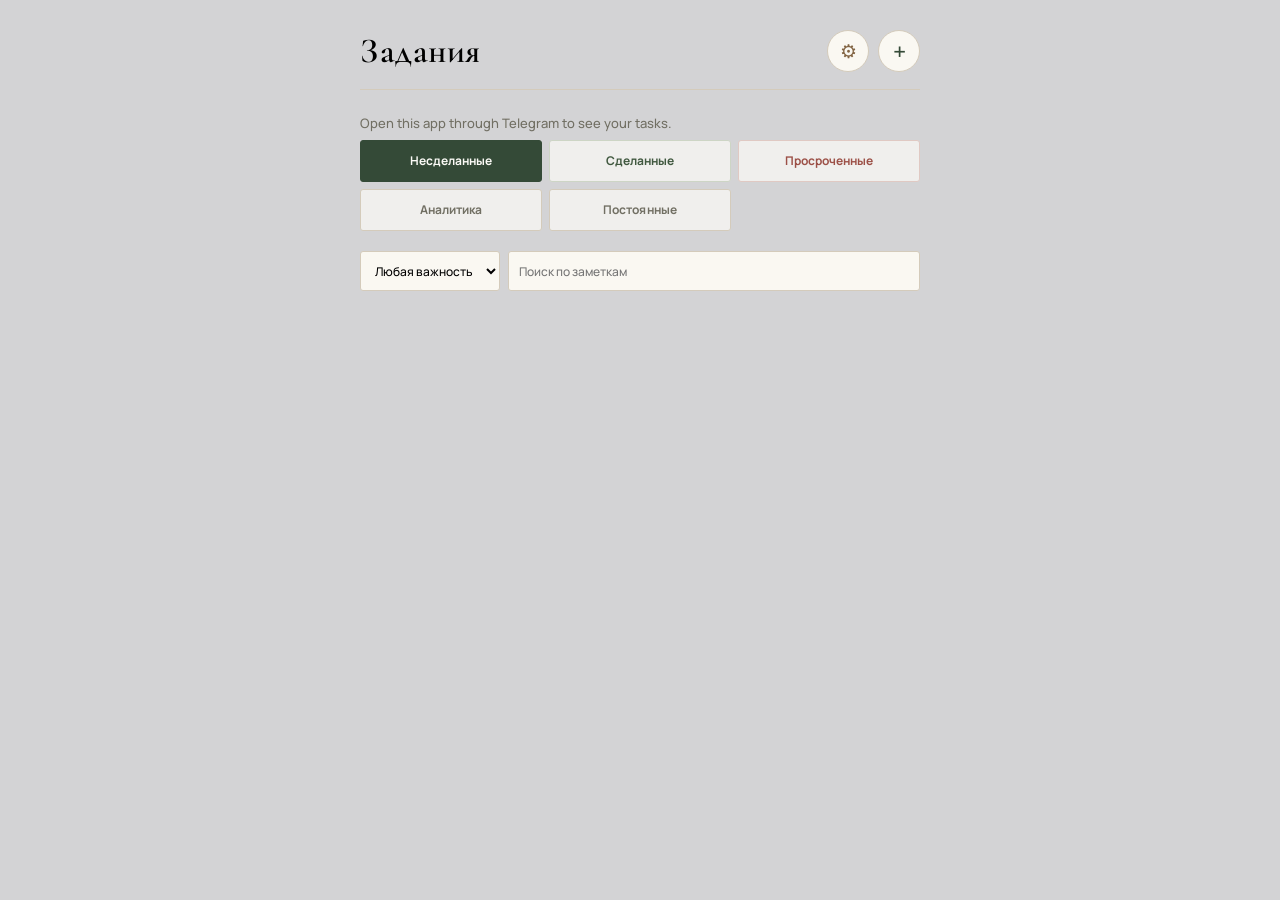
==== commit dc182ae4: "add filters by tasks importance" ====
--- a/miniapp/index.html
+++ b/miniapp/index.html
@@ -60,7 +60,7 @@
     <p id="form-title" class="form-title" data-i18n="newTask">Новое задание</p>
     <label>
       <span data-i18n="subject">Предмет</span>
-      <input id="field-subject" type="text" placeholder="Разработка безопасного ПО" data-i18n-placeholder="subjectPlaceholder" required maxlength="200">
+      <input id="field-subject" type="text" placeholder="Разработка ПО (необязательно)" data-i18n-placeholder="subjectPlaceholder" maxlength="200">
     </label>
     <label>
       <span data-i18n="task">Задание</span>
@@ -74,6 +74,8 @@
         <input id="field-deadline" type="date" aria-label="Дедлайн" data-i18n-aria="deadline" required>
       </span>
     </label>
+    <label><span data-i18n="priorityLabel">Важность</span><select id="field-priority"><option value="low" data-i18n="priorityLow">Низкая</option><option value="medium" selected data-i18n="priorityMedium">Обычная</option><option value="high" data-i18n="priorityHigh">Срочная</option></select></label>
+    <label><span data-i18n="noteLabel">Заметка</span><textarea id="field-note" maxlength="2000" rows="3" data-i18n-placeholder="notePlaceholder" placeholder="Дополнительные детали"></textarea></label>
     <fieldset class="reminder-setting task-reminder-setting">
       <legend data-i18n="reminderDaysLabel">Напомнить за</legend>
       <div class="task-reminder-control">
@@ -107,6 +109,10 @@
     <button class="section-button" type="button" data-section="calendar" data-i18n="calendar">Постоянные</button>
   </nav>
 
+  <div id="task-filters" class="task-filters">
+    <select id="priority-filter" aria-label="Фильтр по важности" data-i18n-aria="priorityFilterAria"><option value="all" data-i18n="filterAllPriorities">Любая важность</option><option value="low" data-i18n="priorityLow">Низкая</option><option value="medium" data-i18n="priorityMedium">Обычная</option><option value="high" data-i18n="priorityHigh">Срочная</option></select>
+    <input id="note-filter" type="search" placeholder="Поиск по заметкам" data-i18n-placeholder="noteFilterPlaceholder">
+  </div>
   <section id="calendar" class="calendar-panel hidden" aria-label="Календарь">
     <div class="month-filter"><button id="calendar-prev" class="month-arrow" type="button" aria-label="Предыдущий месяц">&#8249;</button><strong id="calendar-month" class="calendar-month"></strong><button id="calendar-next" class="month-arrow" type="button" aria-label="Следующий месяц">&#8250;</button></div>
     <div id="calendar-grid" class="calendar-grid"></div>
--- a/miniapp/style.css
+++ b/miniapp/style.css
@@ -138,6 +138,12 @@
   color: var(--ink);
   font: 500 15px "Manrope", sans-serif;
 }
+.add-form textarea {
+  width: 100%; min-height: 76px; padding: 10px 12px; border: 1px solid var(--line); border-radius: 3px;
+  background: var(--surface-raised); color: var(--ink); font: 500 14px/1.45 "Manrope", sans-serif; resize: vertical;
+}
+.add-form textarea:focus-visible { outline: none; border-color: var(--olive); box-shadow: 0 0 0 3px rgba(89, 100, 75, .14); }
+.add-form textarea::placeholder { color: #aaa69a; font-weight: 400; }
 .add-form select:focus-visible { outline: none; border-color: var(--olive); box-shadow: 0 0 0 3px rgba(89, 100, 75, .14); }
 
 .date-picker-control {
@@ -286,6 +292,11 @@
 
 .list { display: flex; flex-direction: column; gap: 10px; margin: 0; padding: 0; list-style: none; }
 .list.hidden, .analytics.hidden, .calendar-panel.hidden { display: none; }
+.task-filters { display: flex; gap: 8px; margin: 0 0 12px; }
+.task-filters.hidden { display: none; }
+.task-filters select, .task-filters input { min-width: 0; min-height: 40px; padding: 8px 10px; border: 1px solid var(--line); border-radius: 3px; background: var(--surface); color: var(--ink); font: 500 12px "Manrope", sans-serif; }
+.task-filters select { flex: 0 0 auto; }
+.task-filters input { flex: 1; }
 
 .language-setting { display: flex; align-items: center; justify-content: space-between; gap: 12px; }
 .language-label { color: var(--muted); font-size: 12px; font-weight: 700; letter-spacing: .045em; text-transform: uppercase; }
@@ -411,6 +422,11 @@
 .item-deadline.overdue { color: var(--red); }
 .item-deadline.today, .item-deadline.soon { color: #816a3d; }
 .item-deadline.later { color: var(--green); }
+.item-priority, .item-note { margin: 6px 0 0; font-size: 12px; line-height: 1.4; overflow-wrap: anywhere; }
+.item-priority { font-weight: 800; }
+.item-priority.priority-low { color: var(--muted); }
+.item-priority.priority-high { color: var(--red); }
+.item-note { color: var(--muted); white-space: pre-wrap; }
 .item-actions { display: flex; flex-shrink: 0; flex-direction: column; gap: 7px; }
 .icon-action {
   width: 34px;
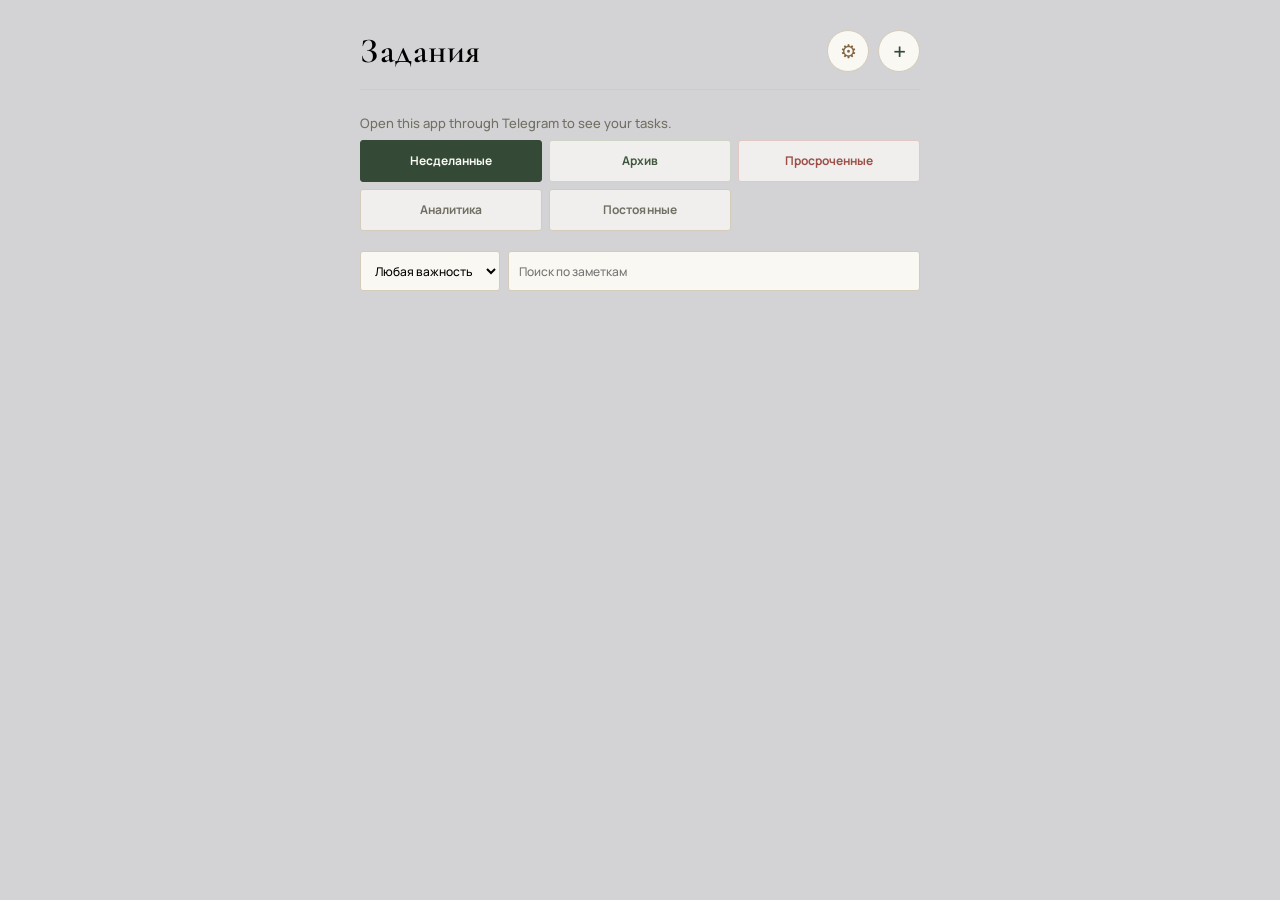
==== commit fbdefa1f: "add locales for new updates" ====
--- a/miniapp/index.html
+++ b/miniapp/index.html
@@ -103,7 +103,7 @@
 
   <nav class="sections" aria-label="Разделы заданий" data-i18n-aria="sectionsAria">
     <button class="section-button active" type="button" data-section="uncompleted" data-i18n="uncompleted">Несделанные</button>
-    <button class="section-button" type="button" data-section="completed" data-i18n="completed">Сделанные</button>
+    <button class="section-button" type="button" data-section="completed" data-i18n="archive">Архив</button>
     <button class="section-button" type="button" data-section="overdue" data-i18n="overdue">Просроченные</button>
     <button class="section-button" type="button" data-section="analytics" data-i18n="analytics">Аналитика</button>
     <button class="section-button" type="button" data-section="calendar" data-i18n="calendar">Постоянные</button>
@@ -135,6 +135,7 @@
     <div class="analytics-grid">
       <article class="stat-card"><span data-i18n="doneThisWeek">Сделано за неделю</span><strong id="stat-completed">0</strong></article>
       <article class="stat-card stat-card--month"><span data-i18n="doneThisMonth">Сделано за месяц</span><strong id="stat-month-completed">0</strong></article>
+      <article class="stat-card"><span data-i18n="doneOnTime">Выполнено в срок</span><strong id="stat-on-time">0</strong></article>
       <article class="stat-card"><span data-i18n="uncompletedTotal">Несделано всего</span><strong id="stat-uncompleted">0</strong></article>
       <article class="stat-card stat-card--overdue"><span data-i18n="overdueTotal">Просрочено</span><strong id="stat-overdue">0</strong></article>
     </div>
